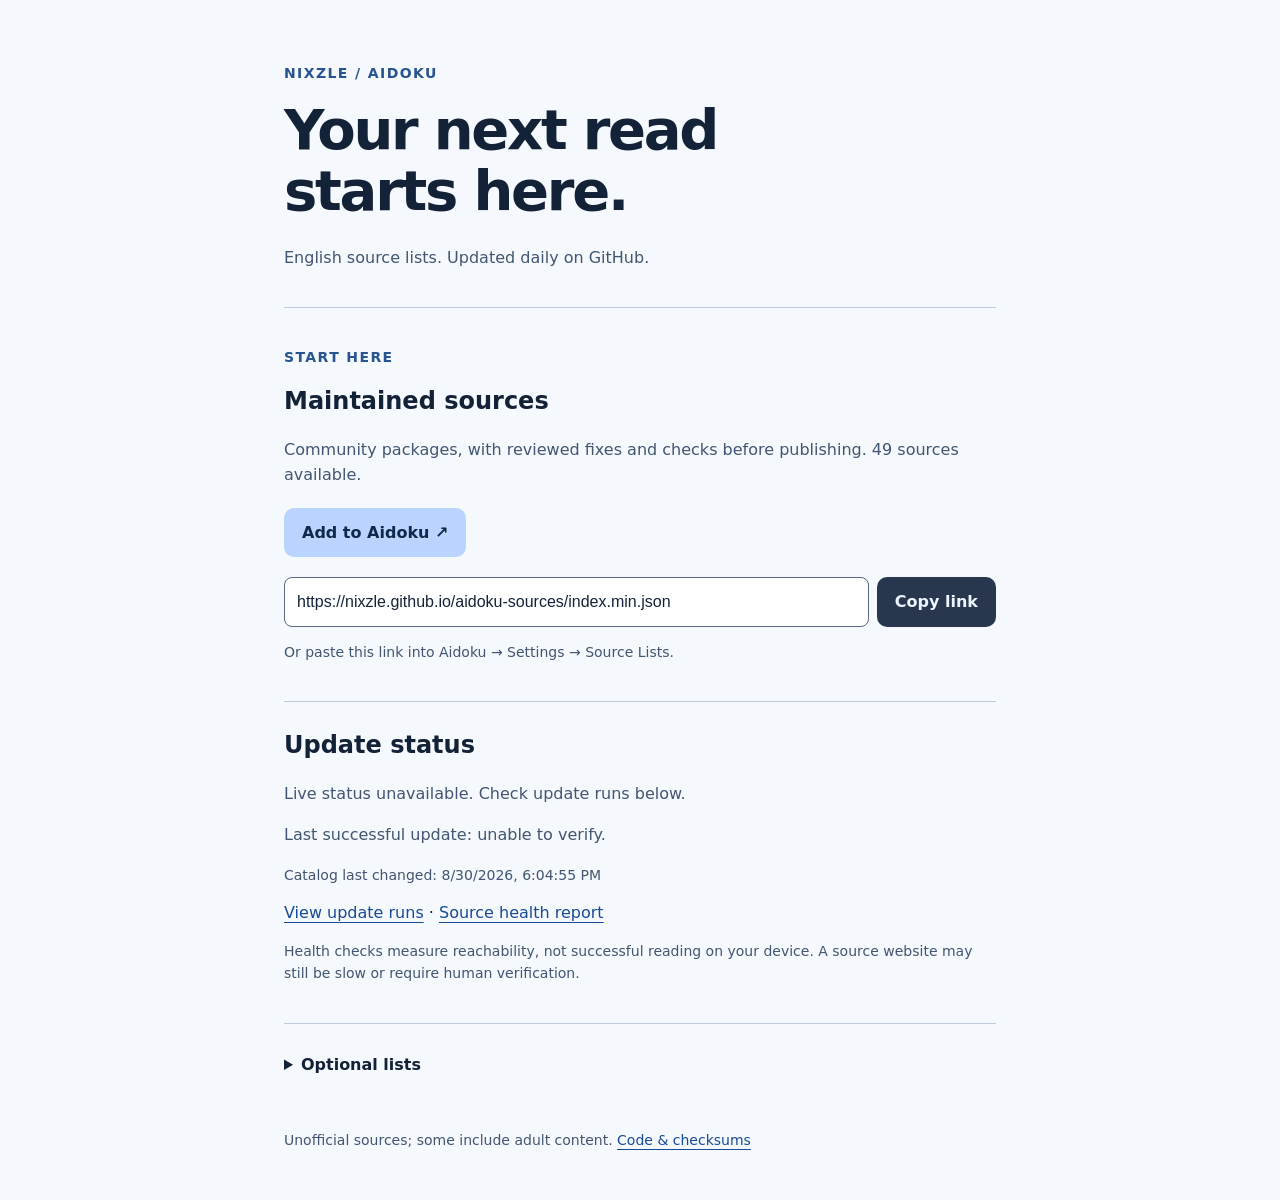
==== index.html @ 39a2b407 "fix: harden source updates and status reporting" ====
<!doctype html>
<html lang="en">
<head>
  <meta charset="utf-8">
  <meta name="viewport" content="width=device-width,initial-scale=1">
  <meta name="description" content="Install Nixzle's English Aidoku source lists and check update status.">
  <meta name="color-scheme" content="dark light">
  <title>Nixzle · Aidoku Sources</title>
  <link rel="stylesheet" href="web/style.css">
  <script src="web/status.js" defer></script>
</head>
<body>
<main>
  <header><p class="eyebrow">NIXZLE / AIDOKU</p><h1>Your next read<br>starts here.</h1><p>English source lists. Updated daily on GitHub.</p></header>
  <section aria-labelledby="maintained-title">
    <p class="eyebrow">START HERE</p><h2 id="maintained-title">Maintained sources</h2>
    <p>Community packages, with reviewed fixes and checks before publishing. <span id="source-count"></span></p>
    <a class="button" href="https://aidoku.app/add-source-list/?url=https%3A%2F%2Fnixzle.github.io%2Faidoku-sources%2Findex.min.json">Add to Aidoku ↗</a>
    <div class="copy-row"><input id="catalog-url" aria-label="Source list URL" readonly value="https://nixzle.github.io/aidoku-sources/index.min.json"><button id="copy" type="button">Copy link</button></div>
    <p class="small" id="copy-result" role="status">Or paste this link into Aidoku → Settings → Source Lists.</p>
  </section>
  <section aria-labelledby="status-title" aria-live="polite">
    <h2 id="status-title">Update status</h2>
    <p id="automation-status">Checking the latest update…</p>
    <p id="last-success">Last successful update: checking…</p>
    <p class="small" id="catalog-changed">Catalog changes: checking…</p>
    <a href="https://github.com/Nixzle/aidoku-sources/actions/workflows/daily-update.yml">View update runs</a> · <a href="https://github.com/Nixzle/aidoku-sources/blob/main/status.md">Source health report</a>
    <p class="small">Health checks measure reachability, not successful reading on your device. A source website may still be slow or require human verification.</p>
  </section>
  <details><summary>Optional lists</summary>
    <h3>Legacy sources</h3><p>Older unique sources absent from the maintained list. Some may no longer work.</p>
    <a href="https://aidoku.app/add-source-list/?url=https%3A%2F%2Fnixzle.github.io%2Faidoku-sources%2Flegacy%2Findex.min.json">Add legacy list ↗</a>
    <h3>Experimental: PoppingMango</h3><p>English Aidoku ports of Paperback sources. Best-effort support from the original author; not mirrored or verified by Nixzle.</p>
    <a href="https://poppingmangosources.github.io/popmango-aidoku-sources/">Visit the original install page ↗</a>
  </details>
  <footer>Unofficial sources; some include adult content. <a href="https://github.com/Nixzle/aidoku-sources">Code &amp; checksums</a></footer>
</main>
</body>
</html>
---- web/style.css ----
:root{font-family:system-ui,-apple-system,sans-serif;color:#f1f4fa;background:#11151d;line-height:1.6;font-synthesis:none}
*{box-sizing:border-box}body{margin:0}main{max-width:760px;margin:auto;padding:48px 24px}header{padding:0 0 20px}h1{font-size:clamp(2.25rem,7vw,3.5rem);line-height:1.08;letter-spacing:-.04em;margin:16px 0 24px}h2{font-size:1.5rem;margin:0 0 12px}h3{font-size:1.125rem}p{color:#bbc5d6}a{color:#a6c9ff;text-underline-offset:4px}.eyebrow{font-size:.875rem;font-weight:750;letter-spacing:.1em;color:#92baff}section,details{padding:24px 0;border-top:1px solid #394354}.button,button{display:inline-block;border:0;border-radius:10px;padding:12px 18px;font:inherit;font-weight:650;cursor:pointer}.button{background:#b9d4ff;color:#102849;text-decoration:none;margin:4px 0 20px}button{background:#29374e;color:#edf4ff;white-space:nowrap}.copy-row{display:flex;gap:8px}input{width:100%;min-width:0;border:1px solid #5b687e;border-radius:8px;background:#151e2c;color:#dbe7fa;padding:12px;font-size:1rem}.small,footer{font-size:.875rem}footer{color:#bbc5d6;padding-top:24px}summary{cursor:pointer;font-weight:650;padding:4px 0}a:focus-visible,button:focus-visible,input:focus-visible,summary:focus-visible{outline:3px solid #ffc66d;outline-offset:4px}@media(max-width:420px){main{padding:28px 18px}.copy-row{flex-direction:column}button{align-self:flex-start}}@media(prefers-color-scheme:light){:root{background:#f5f8fc;color:#142238}p,footer{color:#425572}a{color:#174b96}.eyebrow{color:#285492}input{background:white;color:#142238}section,details{border-color:#bfcada}}
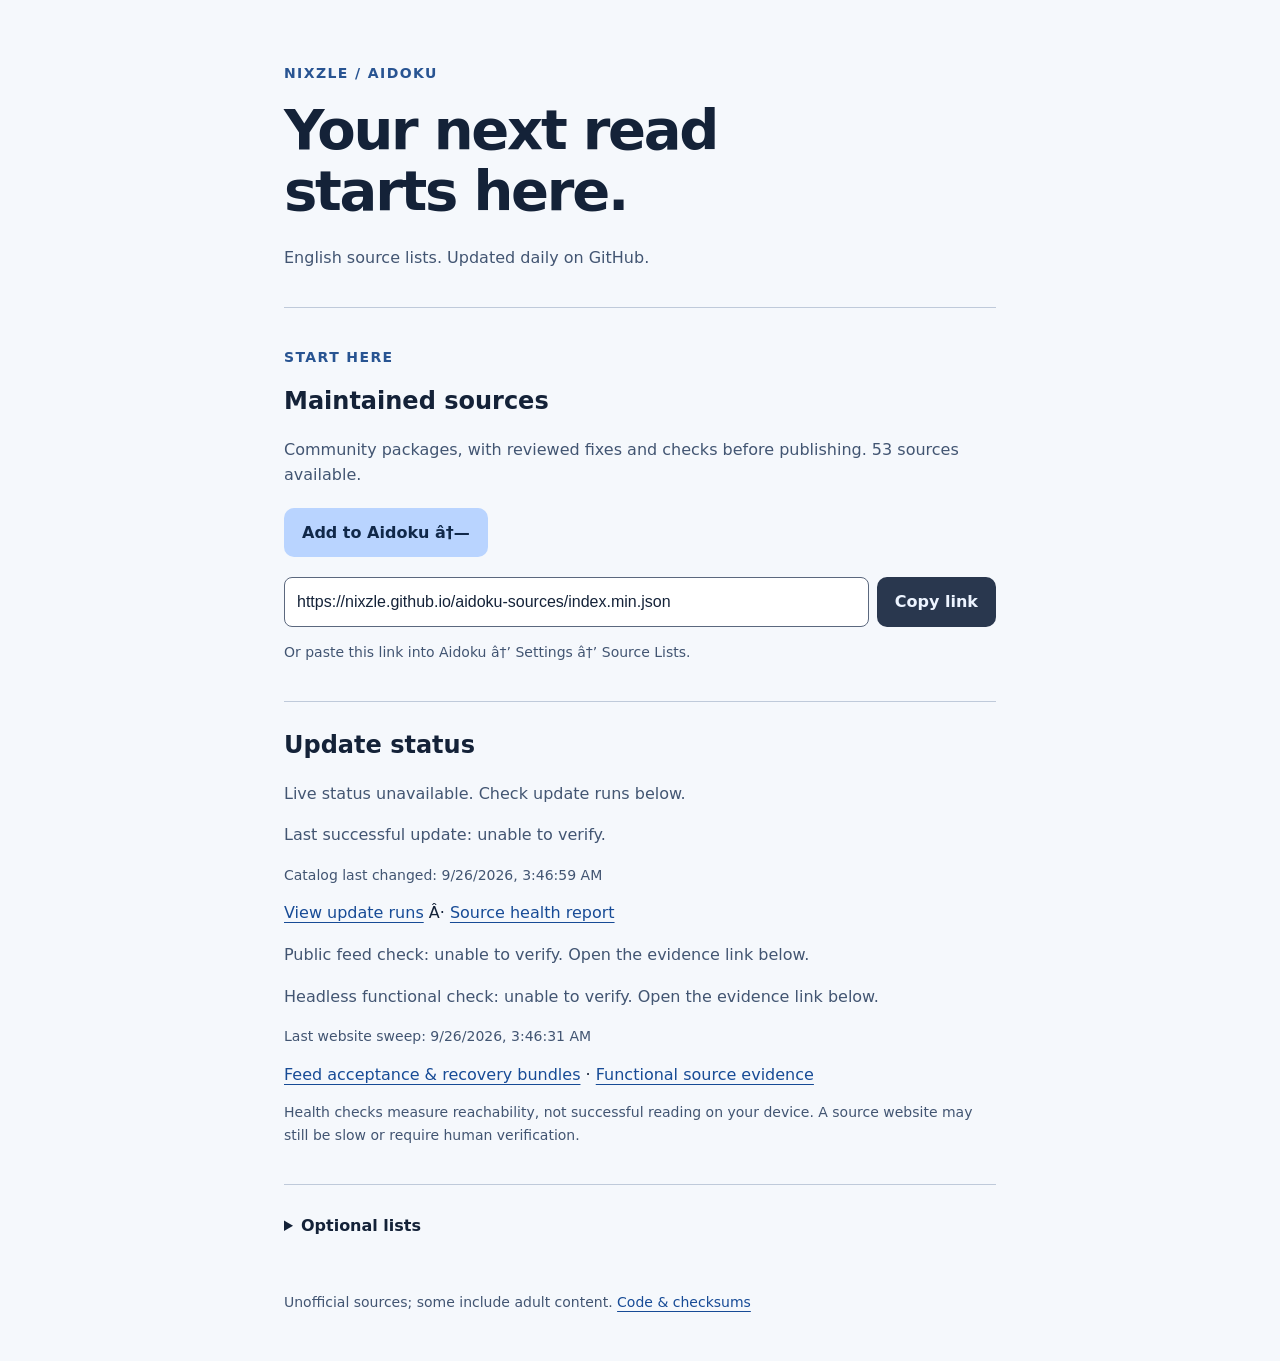
==== commit bbeb8a0c: "Add 27 reliability regressions, truthful status and deployed ABI compatibility" ====
--- a/index.html
+++ b/index.html
@@ -5,7 +5,7 @@
   <meta name="viewport" content="width=device-width,initial-scale=1">
   <meta name="description" content="Install Nixzle's English Aidoku source lists and check update status.">
   <meta name="color-scheme" content="dark light">
-  <title>Nixzle · Aidoku Sources</title>
+  <title>Nixzle Â· Aidoku Sources</title>
   <link rel="stylesheet" href="web/style.css">
   <script src="web/status.js" defer></script>
 </head>
@@ -15,23 +15,27 @@
   <section aria-labelledby="maintained-title">
     <p class="eyebrow">START HERE</p><h2 id="maintained-title">Maintained sources</h2>
     <p>Community packages, with reviewed fixes and checks before publishing. <span id="source-count"></span></p>
-    <a class="button" href="https://aidoku.app/add-source-list/?url=https%3A%2F%2Fnixzle.github.io%2Faidoku-sources%2Findex.min.json">Add to Aidoku ↗</a>
+    <a class="button" href="https://aidoku.app/add-source-list/?url=https%3A%2F%2Fnixzle.github.io%2Faidoku-sources%2Findex.min.json">Add to Aidoku â†—</a>
     <div class="copy-row"><input id="catalog-url" aria-label="Source list URL" readonly value="https://nixzle.github.io/aidoku-sources/index.min.json"><button id="copy" type="button">Copy link</button></div>
-    <p class="small" id="copy-result" role="status">Or paste this link into Aidoku → Settings → Source Lists.</p>
+    <p class="small" id="copy-result" role="status">Or paste this link into Aidoku â†’ Settings â†’ Source Lists.</p>
   </section>
   <section aria-labelledby="status-title" aria-live="polite">
     <h2 id="status-title">Update status</h2>
-    <p id="automation-status">Checking the latest update…</p>
-    <p id="last-success">Last successful update: checking…</p>
-    <p class="small" id="catalog-changed">Catalog changes: checking…</p>
-    <a href="https://github.com/Nixzle/aidoku-sources/actions/workflows/daily-update.yml">View update runs</a> · <a href="https://github.com/Nixzle/aidoku-sources/blob/main/status.md">Source health report</a>
+    <p id="automation-status">Checking the latest updateâ€¦</p>
+    <p id="last-success">Last successful update: checkingâ€¦</p>
+    <p class="small" id="catalog-changed">Catalog changes: checkingâ€¦</p>
+    <a href="https://github.com/Nixzle/aidoku-sources/actions/workflows/daily-update.yml">View update runs</a> Â· <a href="https://github.com/Nixzle/aidoku-sources/blob/main/status.md">Source health report</a>
+    <p id="public-acceptance">Public feed check: checking…</p>
+    <p id="functional-acceptance">Functional source check: checking…</p>
+    <p class="small" id="website-sweep">Last website sweep: checking…</p>
+    <a href="https://github.com/Nixzle/aidoku-sources/actions/workflows/public-acceptance.yml">Feed acceptance &amp; recovery bundles</a> · <a href="https://github.com/Nixzle/aidoku-sources/actions/workflows/functional-smoke.yml">Functional source evidence</a>
     <p class="small">Health checks measure reachability, not successful reading on your device. A source website may still be slow or require human verification.</p>
   </section>
   <details><summary>Optional lists</summary>
     <h3>Legacy sources</h3><p>Older unique sources absent from the maintained list. Some may no longer work.</p>
-    <a href="https://aidoku.app/add-source-list/?url=https%3A%2F%2Fnixzle.github.io%2Faidoku-sources%2Flegacy%2Findex.min.json">Add legacy list ↗</a>
+    <a href="https://aidoku.app/add-source-list/?url=https%3A%2F%2Fnixzle.github.io%2Faidoku-sources%2Flegacy%2Findex.min.json">Add legacy list â†—</a>
     <h3>Experimental: PoppingMango</h3><p>English Aidoku ports of Paperback sources. Best-effort support from the original author; not mirrored or verified by Nixzle.</p>
-    <a href="https://poppingmangosources.github.io/popmango-aidoku-sources/">Visit the original install page ↗</a>
+    <a href="https://poppingmangosources.github.io/popmango-aidoku-sources/">Visit the original install page â†—</a>
   </details>
   <footer>Unofficial sources; some include adult content. <a href="https://github.com/Nixzle/aidoku-sources">Code &amp; checksums</a></footer>
 </main>
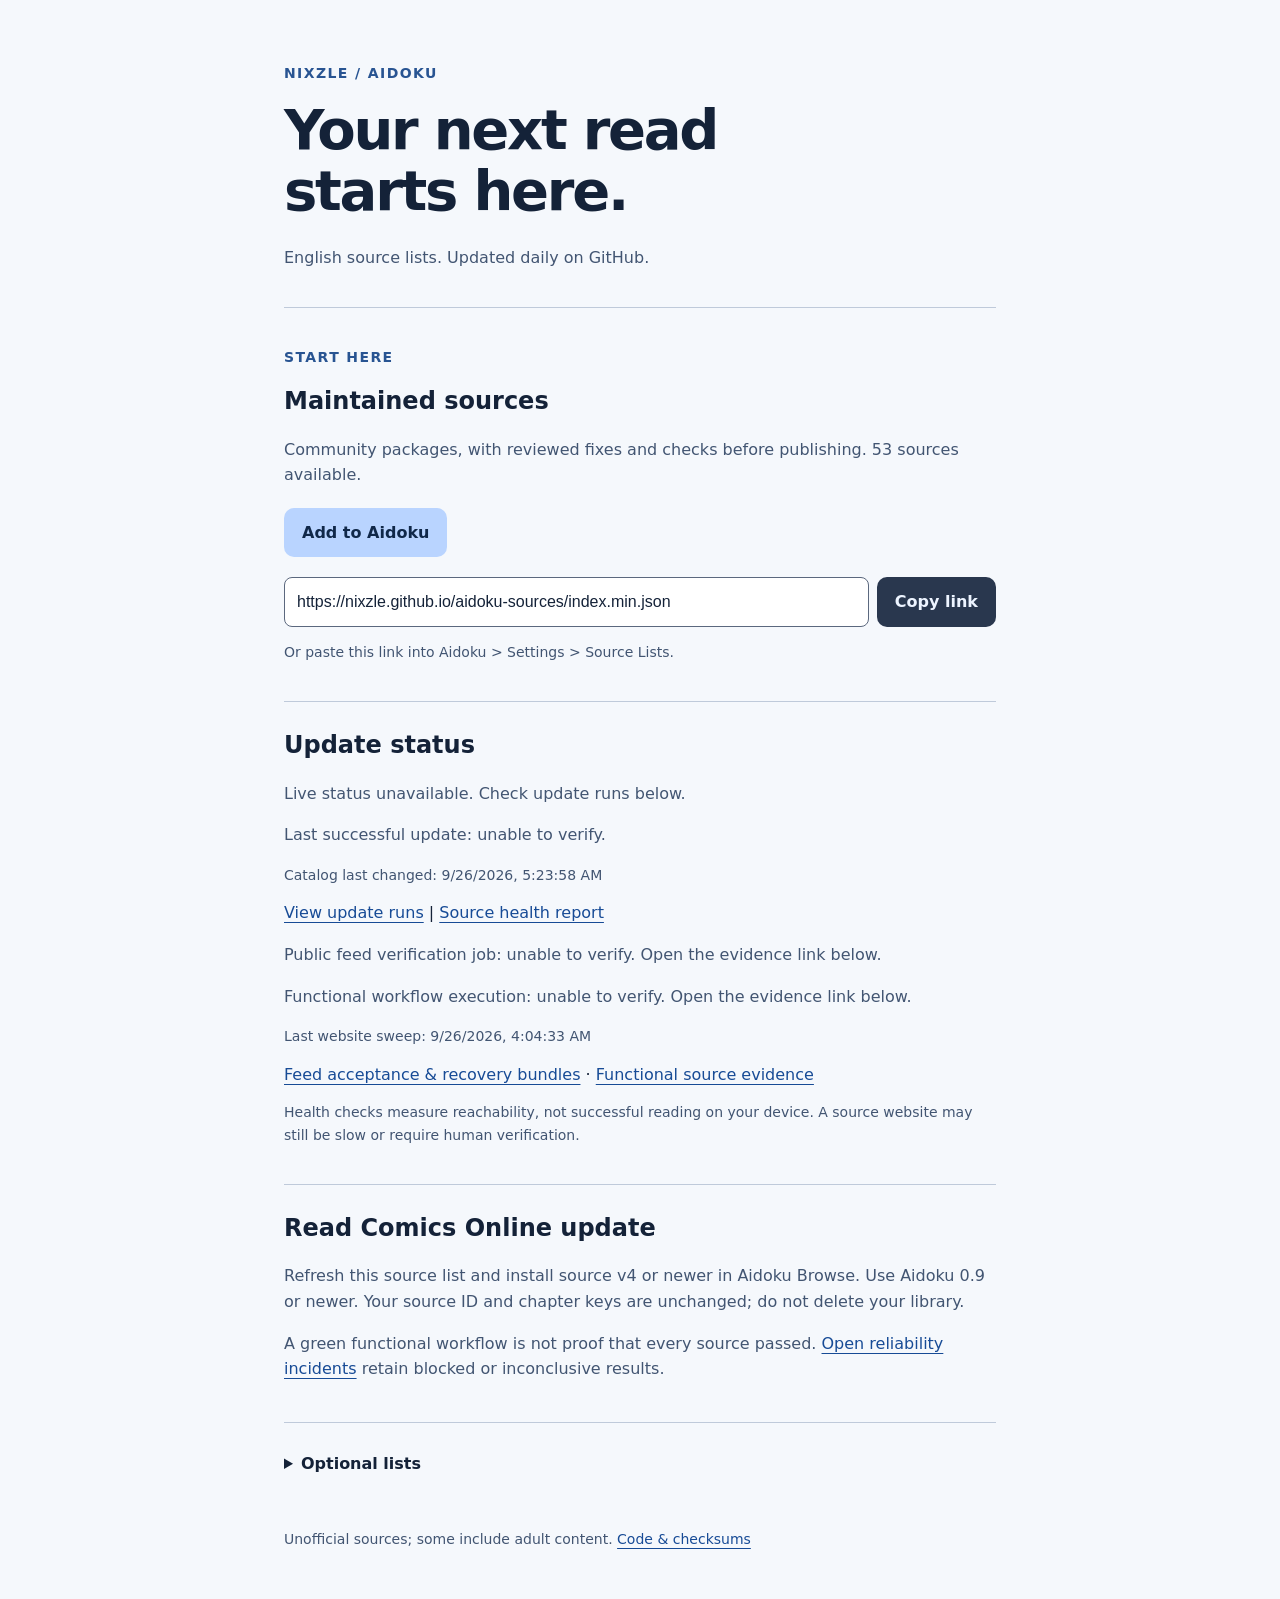
==== commit d49dc2ed: "Deliver detectable source repair and truthful functional acceptance" ====
--- a/index.html
+++ b/index.html
@@ -5,7 +5,7 @@
   <meta name="viewport" content="width=device-width,initial-scale=1">
   <meta name="description" content="Install Nixzle's English Aidoku source lists and check update status.">
   <meta name="color-scheme" content="dark light">
-  <title>Nixzle Â· Aidoku Sources</title>
+  <title>Nixzle | Aidoku Sources</title>
   <link rel="stylesheet" href="web/style.css">
   <script src="web/status.js" defer></script>
 </head>
@@ -15,27 +15,32 @@
   <section aria-labelledby="maintained-title">
     <p class="eyebrow">START HERE</p><h2 id="maintained-title">Maintained sources</h2>
     <p>Community packages, with reviewed fixes and checks before publishing. <span id="source-count"></span></p>
-    <a class="button" href="https://aidoku.app/add-source-list/?url=https%3A%2F%2Fnixzle.github.io%2Faidoku-sources%2Findex.min.json">Add to Aidoku â†—</a>
+    <a class="button" href="https://aidoku.app/add-source-list/?url=https%3A%2F%2Fnixzle.github.io%2Faidoku-sources%2Findex.min.json">Add to Aidoku </a>
     <div class="copy-row"><input id="catalog-url" aria-label="Source list URL" readonly value="https://nixzle.github.io/aidoku-sources/index.min.json"><button id="copy" type="button">Copy link</button></div>
-    <p class="small" id="copy-result" role="status">Or paste this link into Aidoku â†’ Settings â†’ Source Lists.</p>
+    <p class="small" id="copy-result" role="status">Or paste this link into Aidoku > Settings > Source Lists.</p>
   </section>
   <section aria-labelledby="status-title" aria-live="polite">
     <h2 id="status-title">Update status</h2>
-    <p id="automation-status">Checking the latest updateâ€¦</p>
-    <p id="last-success">Last successful update: checkingâ€¦</p>
-    <p class="small" id="catalog-changed">Catalog changes: checkingâ€¦</p>
-    <a href="https://github.com/Nixzle/aidoku-sources/actions/workflows/daily-update.yml">View update runs</a> Â· <a href="https://github.com/Nixzle/aidoku-sources/blob/main/status.md">Source health report</a>
+    <p id="automation-status">Checking the latest update...</p>
+    <p id="last-success">Last successful update: checking...</p>
+    <p class="small" id="catalog-changed">Catalog changes: checking...</p>
+    <a href="https://github.com/Nixzle/aidoku-sources/actions/workflows/daily-update.yml">View update runs</a> | <a href="https://github.com/Nixzle/aidoku-sources/blob/main/status.md">Source health report</a>
     <p id="public-acceptance">Public feed check: checking…</p>
     <p id="functional-acceptance">Functional source check: checking…</p>
     <p class="small" id="website-sweep">Last website sweep: checking…</p>
     <a href="https://github.com/Nixzle/aidoku-sources/actions/workflows/public-acceptance.yml">Feed acceptance &amp; recovery bundles</a> · <a href="https://github.com/Nixzle/aidoku-sources/actions/workflows/functional-smoke.yml">Functional source evidence</a>
     <p class="small">Health checks measure reachability, not successful reading on your device. A source website may still be slow or require human verification.</p>
   </section>
+  <section aria-labelledby="repair-title">
+    <h2 id="repair-title">Read Comics Online update</h2>
+    <p>Refresh this source list and install source v4 or newer in Aidoku Browse. Use Aidoku 0.9 or newer. Your source ID and chapter keys are unchanged; do not delete your library.</p>
+    <p>A green functional workflow is not proof that every source passed. <a href="https://github.com/Nixzle/aidoku-sources/issues">Open reliability incidents</a> retain blocked or inconclusive results.</p>
+  </section>
   <details><summary>Optional lists</summary>
     <h3>Legacy sources</h3><p>Older unique sources absent from the maintained list. Some may no longer work.</p>
-    <a href="https://aidoku.app/add-source-list/?url=https%3A%2F%2Fnixzle.github.io%2Faidoku-sources%2Flegacy%2Findex.min.json">Add legacy list â†—</a>
+    <a href="https://aidoku.app/add-source-list/?url=https%3A%2F%2Fnixzle.github.io%2Faidoku-sources%2Flegacy%2Findex.min.json">Add legacy list </a>
     <h3>Experimental: PoppingMango</h3><p>English Aidoku ports of Paperback sources. Best-effort support from the original author; not mirrored or verified by Nixzle.</p>
-    <a href="https://poppingmangosources.github.io/popmango-aidoku-sources/">Visit the original install page â†—</a>
+    <a href="https://poppingmangosources.github.io/popmango-aidoku-sources/">Visit the original install page </a>
   </details>
   <footer>Unofficial sources; some include adult content. <a href="https://github.com/Nixzle/aidoku-sources">Code &amp; checksums</a></footer>
 </main>
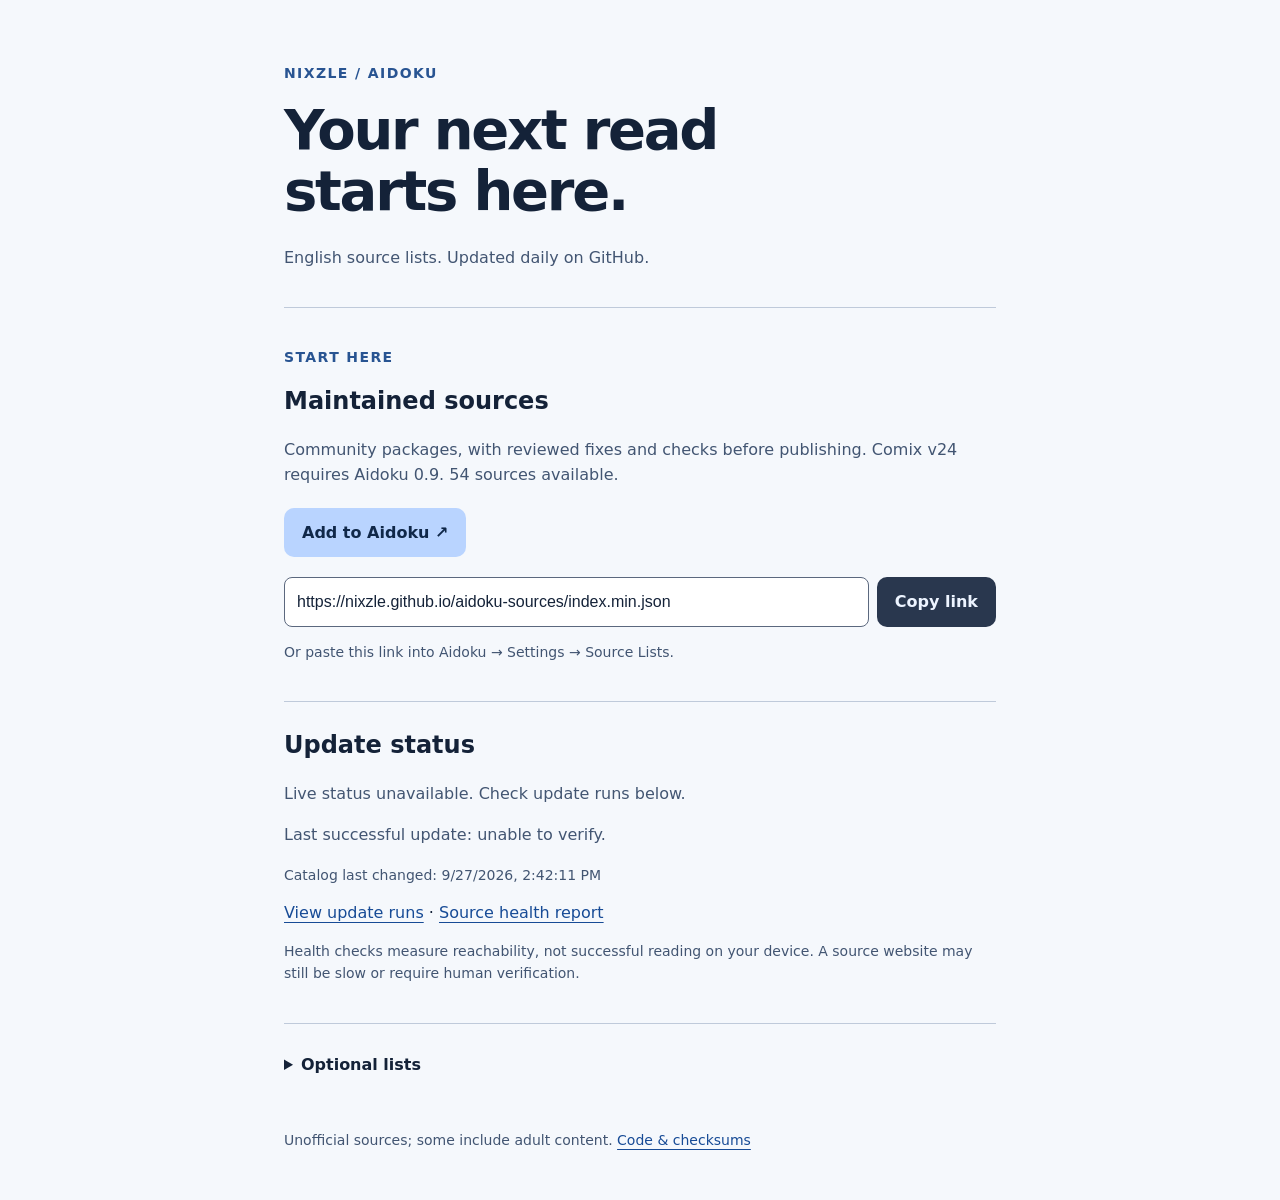
==== commit 8b8db05e: "fix: publish Comix v24 for Aidoku 0.9" ====
--- a/index.html
+++ b/index.html
@@ -5,7 +5,7 @@
   <meta name="viewport" content="width=device-width,initial-scale=1">
   <meta name="description" content="Install Nixzle's English Aidoku source lists and check update status.">
   <meta name="color-scheme" content="dark light">
-  <title>Nixzle | Aidoku Sources</title>
+  <title>Nixzle · Aidoku Sources</title>
   <link rel="stylesheet" href="web/style.css">
   <script src="web/status.js" defer></script>
 </head>
@@ -14,33 +14,24 @@
   <header><p class="eyebrow">NIXZLE / AIDOKU</p><h1>Your next read<br>starts here.</h1><p>English source lists. Updated daily on GitHub.</p></header>
   <section aria-labelledby="maintained-title">
     <p class="eyebrow">START HERE</p><h2 id="maintained-title">Maintained sources</h2>
-    <p>Community packages, with reviewed fixes and checks before publishing. <span id="source-count"></span></p>
-    <a class="button" href="https://aidoku.app/add-source-list/?url=https%3A%2F%2Fnixzle.github.io%2Faidoku-sources%2Findex.min.json">Add to Aidoku </a>
+    <p>Community packages, with reviewed fixes and checks before publishing. Comix v24 requires Aidoku 0.9. <span id="source-count"></span></p>
+    <a class="button" href="https://aidoku.app/add-source-list/?url=https%3A%2F%2Fnixzle.github.io%2Faidoku-sources%2Findex.min.json">Add to Aidoku ↗</a>
     <div class="copy-row"><input id="catalog-url" aria-label="Source list URL" readonly value="https://nixzle.github.io/aidoku-sources/index.min.json"><button id="copy" type="button">Copy link</button></div>
-    <p class="small" id="copy-result" role="status">Or paste this link into Aidoku > Settings > Source Lists.</p>
+    <p class="small" id="copy-result" role="status">Or paste this link into Aidoku → Settings → Source Lists.</p>
   </section>
   <section aria-labelledby="status-title" aria-live="polite">
     <h2 id="status-title">Update status</h2>
-    <p id="automation-status">Checking the latest update...</p>
-    <p id="last-success">Last successful update: checking...</p>
-    <p class="small" id="catalog-changed">Catalog changes: checking...</p>
-    <a href="https://github.com/Nixzle/aidoku-sources/actions/workflows/daily-update.yml">View update runs</a> | <a href="https://github.com/Nixzle/aidoku-sources/blob/main/status.md">Source health report</a>
-    <p id="public-acceptance">Public feed check: checking…</p>
-    <p id="functional-acceptance">Functional source check: checking…</p>
-    <p class="small" id="website-sweep">Last website sweep: checking…</p>
-    <a href="https://github.com/Nixzle/aidoku-sources/actions/workflows/public-acceptance.yml">Feed acceptance &amp; recovery bundles</a> · <a href="https://github.com/Nixzle/aidoku-sources/actions/workflows/functional-smoke.yml">Functional source evidence</a>
+    <p id="automation-status">Checking the latest update…</p>
+    <p id="last-success">Last successful update: checking…</p>
+    <p class="small" id="catalog-changed">Catalog changes: checking…</p>
+    <a href="https://github.com/Nixzle/aidoku-sources/actions/workflows/daily-update.yml">View update runs</a> · <a href="https://github.com/Nixzle/aidoku-sources/blob/main/status.md">Source health report</a>
     <p class="small">Health checks measure reachability, not successful reading on your device. A source website may still be slow or require human verification.</p>
-  </section>
-  <section aria-labelledby="repair-title">
-    <h2 id="repair-title">Read Comics Online update</h2>
-    <p>Refresh this source list and install source v4 or newer in Aidoku Browse. Use Aidoku 0.9 or newer. Your source ID and chapter keys are unchanged; do not delete your library.</p>
-    <p>A green functional workflow is not proof that every source passed. <a href="https://github.com/Nixzle/aidoku-sources/issues">Open reliability incidents</a> retain blocked or inconclusive results.</p>
   </section>
   <details><summary>Optional lists</summary>
     <h3>Legacy sources</h3><p>Older unique sources absent from the maintained list. Some may no longer work.</p>
-    <a href="https://aidoku.app/add-source-list/?url=https%3A%2F%2Fnixzle.github.io%2Faidoku-sources%2Flegacy%2Findex.min.json">Add legacy list </a>
+    <a href="https://aidoku.app/add-source-list/?url=https%3A%2F%2Fnixzle.github.io%2Faidoku-sources%2Flegacy%2Findex.min.json">Add legacy list ↗</a>
     <h3>Experimental: PoppingMango</h3><p>English Aidoku ports of Paperback sources. Best-effort support from the original author; not mirrored or verified by Nixzle.</p>
-    <a href="https://poppingmangosources.github.io/popmango-aidoku-sources/">Visit the original install page </a>
+    <a href="https://poppingmangosources.github.io/popmango-aidoku-sources/">Visit the original install page ↗</a>
   </details>
   <footer>Unofficial sources; some include adult content. <a href="https://github.com/Nixzle/aidoku-sources">Code &amp; checksums</a></footer>
 </main>
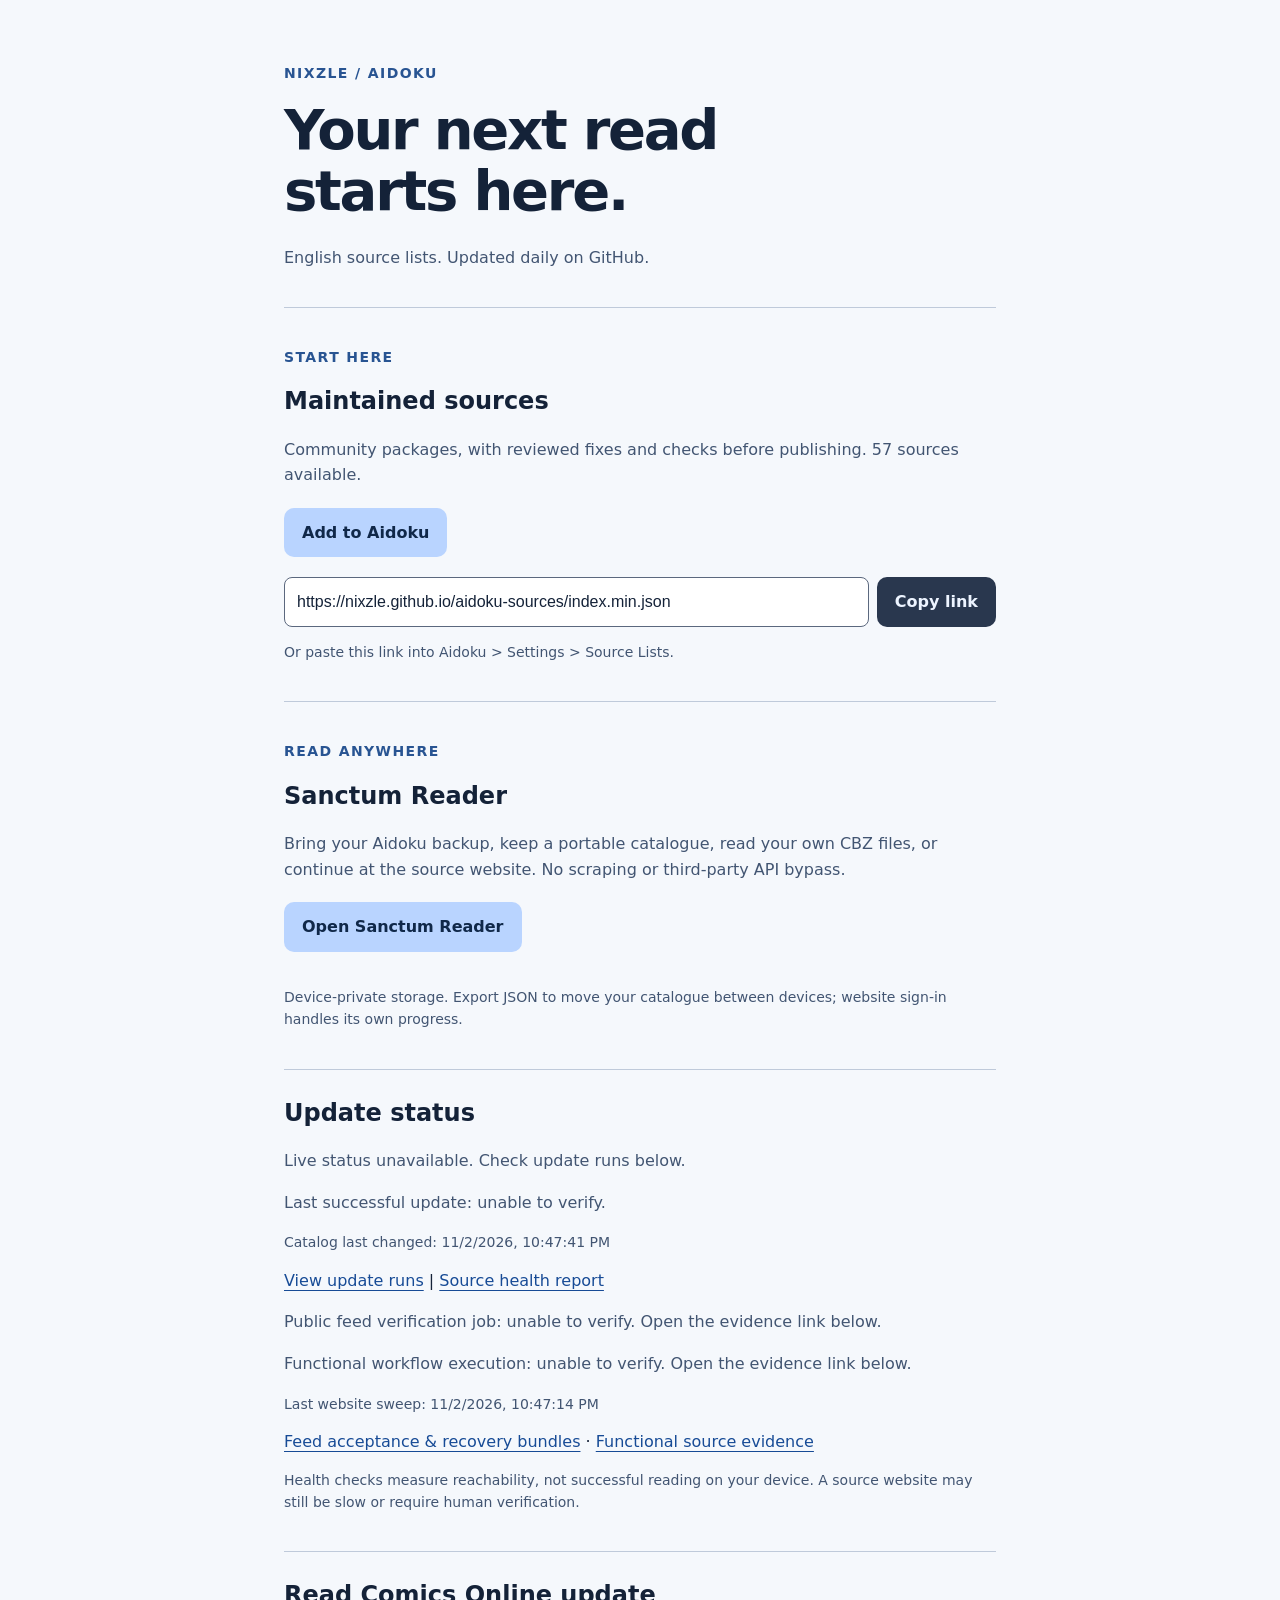
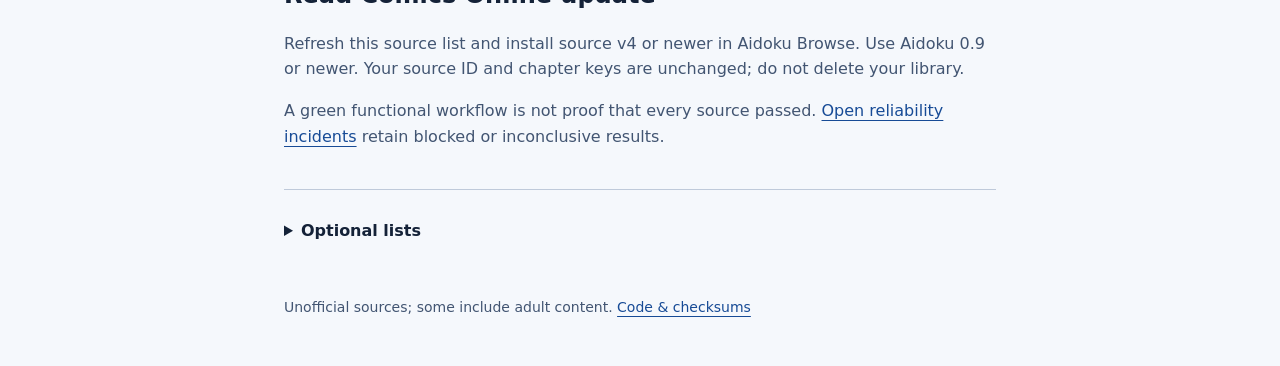
==== commit 97a0e4ec: "Add local-first Sanctum Reader with Aidoku import and offline CBZ reading" ====
--- a/index.html
+++ b/index.html
@@ -5,7 +5,7 @@
   <meta name="viewport" content="width=device-width,initial-scale=1">
   <meta name="description" content="Install Nixzle's English Aidoku source lists and check update status.">
   <meta name="color-scheme" content="dark light">
-  <title>Nixzle · Aidoku Sources</title>
+  <title>Nixzle | Aidoku Sources</title>
   <link rel="stylesheet" href="web/style.css">
   <script src="web/status.js" defer></script>
 </head>
@@ -14,24 +14,39 @@
   <header><p class="eyebrow">NIXZLE / AIDOKU</p><h1>Your next read<br>starts here.</h1><p>English source lists. Updated daily on GitHub.</p></header>
   <section aria-labelledby="maintained-title">
     <p class="eyebrow">START HERE</p><h2 id="maintained-title">Maintained sources</h2>
-    <p>Community packages, with reviewed fixes and checks before publishing. Comix v24 requires Aidoku 0.9. <span id="source-count"></span></p>
-    <a class="button" href="https://aidoku.app/add-source-list/?url=https%3A%2F%2Fnixzle.github.io%2Faidoku-sources%2Findex.min.json">Add to Aidoku ↗</a>
+    <p>Community packages, with reviewed fixes and checks before publishing. <span id="source-count"></span></p>
+    <a class="button" href="https://aidoku.app/add-source-list/?url=https%3A%2F%2Fnixzle.github.io%2Faidoku-sources%2Findex.min.json">Add to Aidoku </a>
     <div class="copy-row"><input id="catalog-url" aria-label="Source list URL" readonly value="https://nixzle.github.io/aidoku-sources/index.min.json"><button id="copy" type="button">Copy link</button></div>
-    <p class="small" id="copy-result" role="status">Or paste this link into Aidoku → Settings → Source Lists.</p>
+    <p class="small" id="copy-result" role="status">Or paste this link into Aidoku > Settings > Source Lists.</p>
+  </section>
+  <section aria-labelledby="reader-title">
+    <p class="eyebrow">READ ANYWHERE</p><h2 id="reader-title">Sanctum Reader</h2>
+    <p>Bring your Aidoku backup, keep a portable catalogue, read your own CBZ files, or continue at the source website. No scraping or third-party API bypass.</p>
+    <a class="button" href="reader/">Open Sanctum Reader</a>
+    <p class="small">Device-private storage. Export JSON to move your catalogue between devices; website sign-in handles its own progress.</p>
   </section>
   <section aria-labelledby="status-title" aria-live="polite">
     <h2 id="status-title">Update status</h2>
-    <p id="automation-status">Checking the latest update…</p>
-    <p id="last-success">Last successful update: checking…</p>
-    <p class="small" id="catalog-changed">Catalog changes: checking…</p>
-    <a href="https://github.com/Nixzle/aidoku-sources/actions/workflows/daily-update.yml">View update runs</a> · <a href="https://github.com/Nixzle/aidoku-sources/blob/main/status.md">Source health report</a>
+    <p id="automation-status">Checking the latest update...</p>
+    <p id="last-success">Last successful update: checking...</p>
+    <p class="small" id="catalog-changed">Catalog changes: checking...</p>
+    <a href="https://github.com/Nixzle/aidoku-sources/actions/workflows/daily-update.yml">View update runs</a> | <a href="https://github.com/Nixzle/aidoku-sources/blob/main/status.md">Source health report</a>
+    <p id="public-acceptance">Public feed check: checking…</p>
+    <p id="functional-acceptance">Functional source check: checking…</p>
+    <p class="small" id="website-sweep">Last website sweep: checking…</p>
+    <a href="https://github.com/Nixzle/aidoku-sources/actions/workflows/public-acceptance.yml">Feed acceptance &amp; recovery bundles</a> · <a href="https://github.com/Nixzle/aidoku-sources/actions/workflows/functional-smoke.yml">Functional source evidence</a>
     <p class="small">Health checks measure reachability, not successful reading on your device. A source website may still be slow or require human verification.</p>
+  </section>
+  <section aria-labelledby="repair-title">
+    <h2 id="repair-title">Read Comics Online update</h2>
+    <p>Refresh this source list and install source v4 or newer in Aidoku Browse. Use Aidoku 0.9 or newer. Your source ID and chapter keys are unchanged; do not delete your library.</p>
+    <p>A green functional workflow is not proof that every source passed. <a href="https://github.com/Nixzle/aidoku-sources/issues">Open reliability incidents</a> retain blocked or inconclusive results.</p>
   </section>
   <details><summary>Optional lists</summary>
     <h3>Legacy sources</h3><p>Older unique sources absent from the maintained list. Some may no longer work.</p>
-    <a href="https://aidoku.app/add-source-list/?url=https%3A%2F%2Fnixzle.github.io%2Faidoku-sources%2Flegacy%2Findex.min.json">Add legacy list ↗</a>
+    <a href="https://aidoku.app/add-source-list/?url=https%3A%2F%2Fnixzle.github.io%2Faidoku-sources%2Flegacy%2Findex.min.json">Add legacy list </a>
     <h3>Experimental: PoppingMango</h3><p>English Aidoku ports of Paperback sources. Best-effort support from the original author; not mirrored or verified by Nixzle.</p>
-    <a href="https://poppingmangosources.github.io/popmango-aidoku-sources/">Visit the original install page ↗</a>
+    <a href="https://poppingmangosources.github.io/popmango-aidoku-sources/">Visit the original install page </a>
   </details>
   <footer>Unofficial sources; some include adult content. <a href="https://github.com/Nixzle/aidoku-sources">Code &amp; checksums</a></footer>
 </main>
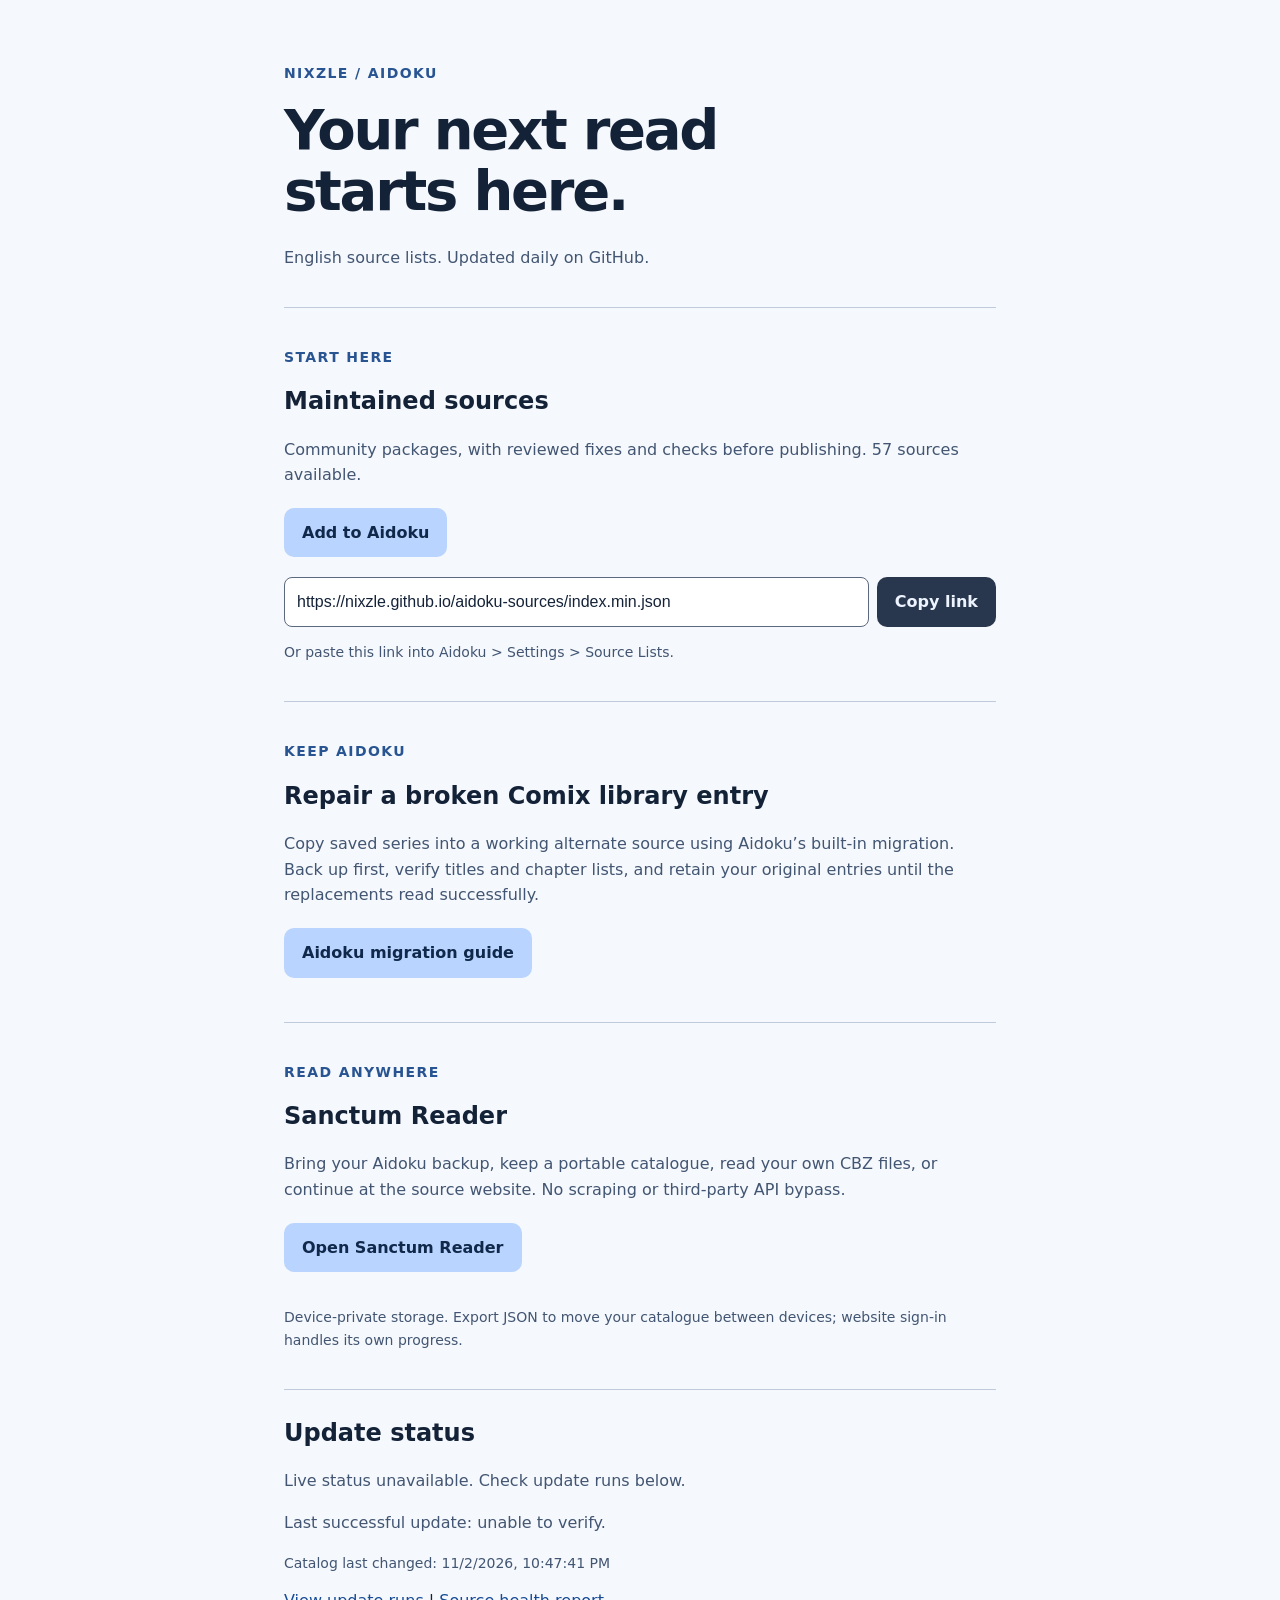
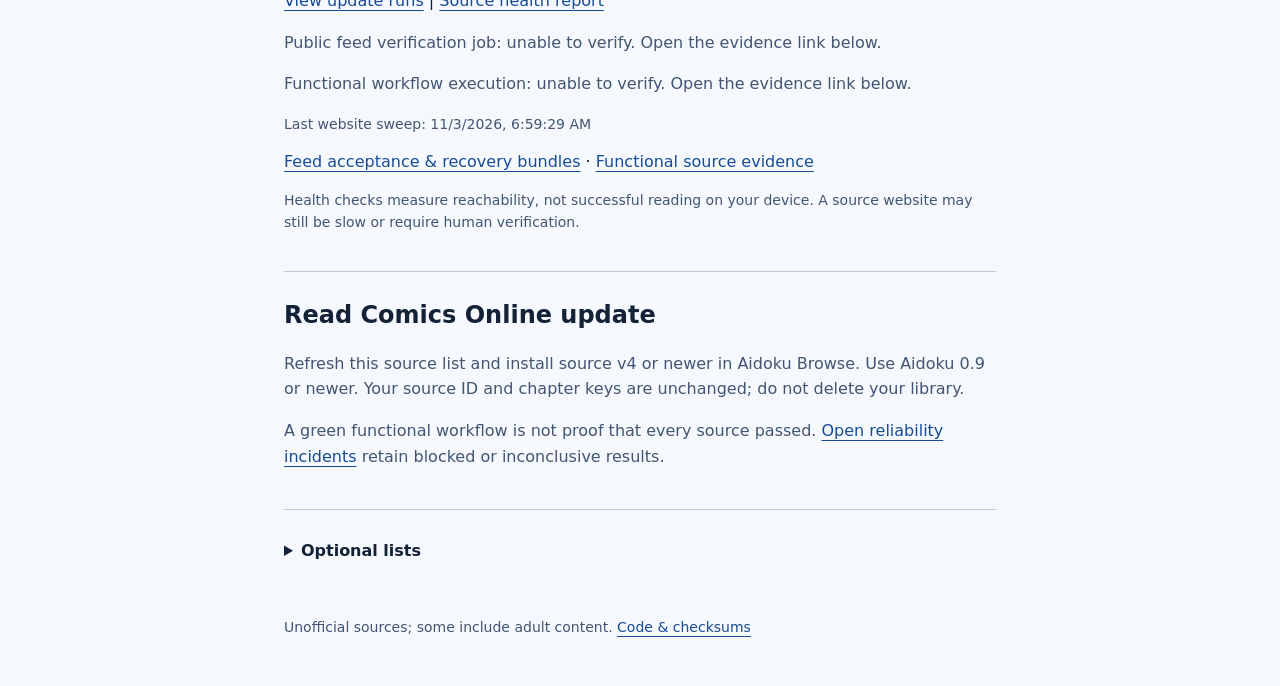
==== commit 72b7dcde: "Document safe Aidoku-native Comix source migration" ====
--- a/index.html
+++ b/index.html
@@ -18,6 +18,11 @@
     <a class="button" href="https://aidoku.app/add-source-list/?url=https%3A%2F%2Fnixzle.github.io%2Faidoku-sources%2Findex.min.json">Add to Aidoku </a>
     <div class="copy-row"><input id="catalog-url" aria-label="Source list URL" readonly value="https://nixzle.github.io/aidoku-sources/index.min.json"><button id="copy" type="button">Copy link</button></div>
     <p class="small" id="copy-result" role="status">Or paste this link into Aidoku > Settings > Source Lists.</p>
+  </section>
+  <section aria-labelledby="aidoku-migrate-title">
+    <p class="eyebrow">KEEP AIDOKU</p><h2 id="aidoku-migrate-title">Repair a broken Comix library entry</h2>
+    <p>Copy saved series into a working alternate source using Aidoku’s built-in migration. Back up first, verify titles and chapter lists, and retain your original entries until the replacements read successfully.</p>
+    <a class="button" href="https://github.com/Nixzle/aidoku-sources/blob/main/docs/AIDOKU_NATIVE_MIGRATION.md">Aidoku migration guide</a>
   </section>
   <section aria-labelledby="reader-title">
     <p class="eyebrow">READ ANYWHERE</p><h2 id="reader-title">Sanctum Reader</h2>
